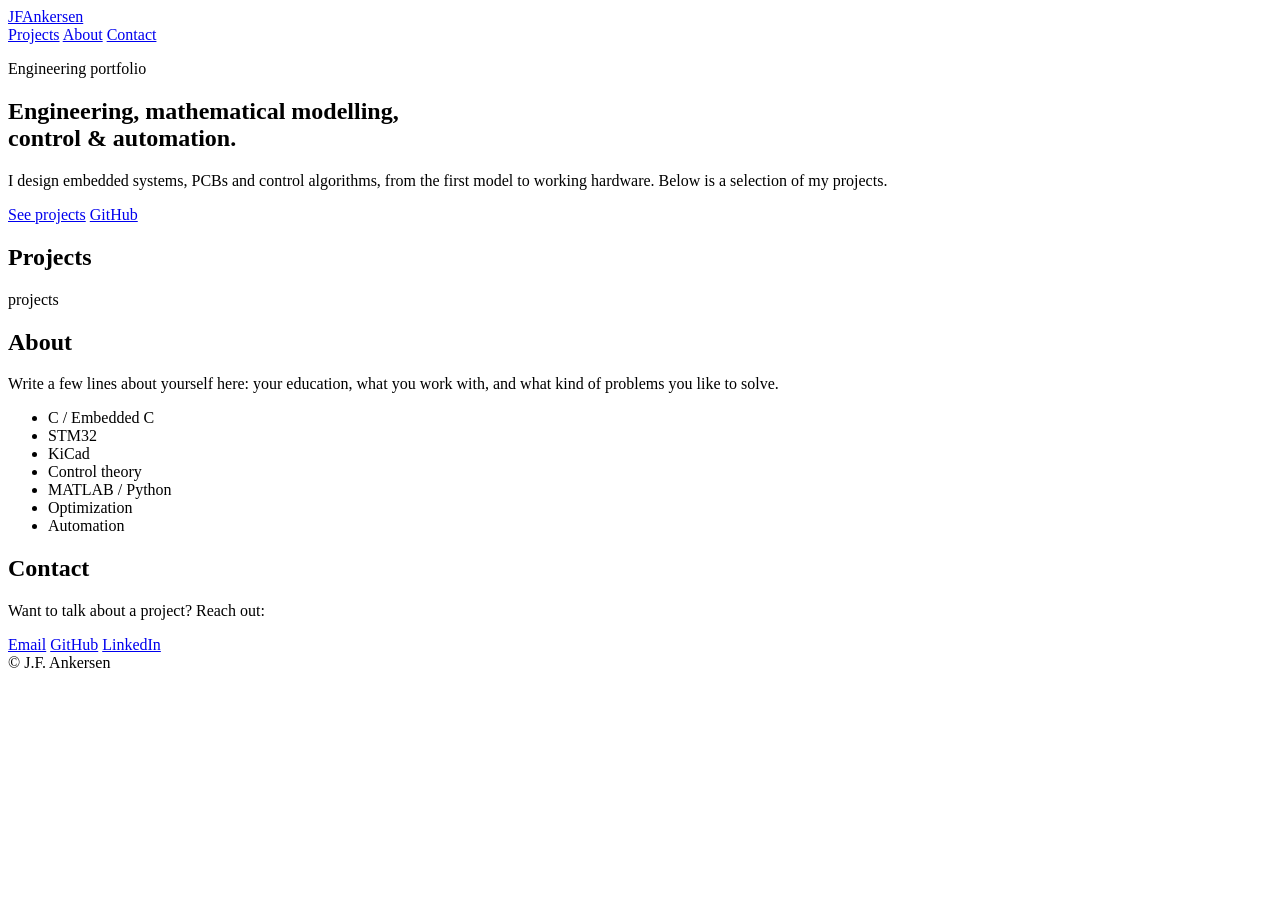
==== index.html @ d78f0bfb "Add files via upload" ====
<!doctype html>
<html lang="en">
<head>
  <meta charset="utf-8">
  <meta name="viewport" content="width=device-width, initial-scale=1">
  <title>J.F. Ankersen | Engineering Portfolio</title>
  <meta name="description" content="Engineering, mathematical modelling, control and automation.">
  <link rel="stylesheet" href="css/style.css">
</head>
<body>
  <header class="site-header">
    <div class="container nav">
      <a href="#top" class="logo">JF<span>Ankersen</span></a>
      <nav>
        <a href="#projects">Projects</a>
        <a href="#about">About</a>
        <a href="#contact">Contact</a>
      </nav>
    </div>
  </header>

  <main id="top">
    <!-- Hero -->
    <section class="hero container">
      <p class="eyebrow">Engineering portfolio</p>
      <h1>Engineering, mathematical modelling,<br>control &amp; automation.</h1>
      <p class="lead">
        I design embedded systems, PCBs and control algorithms, from the first model
        to working hardware. Below is a selection of my projects.
      </p>
      <div class="hero-actions">
        <a href="#projects" class="btn btn-primary">See projects</a>
        <a href="https://github.com/JFAnkersen" class="btn">GitHub</a>
      </div>
    </section>

    <!-- Projects -->
    <section id="projects" class="container section">
      <div class="section-head">
        <h2>Projects</h2>
        <p class="muted"><span id="project-count"></span> projects</p>
      </div>

      <!-- Filter buttons are generated from the categories in js/projects.js -->
      <div class="filters" id="filters" role="toolbar" aria-label="Filter projects by category"></div>

      <div class="grid" id="project-grid"></div>
      <p class="empty" id="empty-state" hidden>No projects in this category yet.</p>
    </section>

    <!-- About -->
    <section id="about" class="container section about">
      <h2>About</h2>
      <div class="about-grid">
        <p>
          Write a few lines about yourself here: your education, what you work with,
          and what kind of problems you like to solve.
        </p>
        <ul class="skills">
          <li>C / Embedded C</li>
          <li>STM32</li>
          <li>KiCad</li>
          <li>Control theory</li>
          <li>MATLAB / Python</li>
          <li>Optimization</li>
          <li>Automation</li>
        </ul>
      </div>
    </section>

    <!-- Contact -->
    <section id="contact" class="container section contact">
      <h2>Contact</h2>
      <p>Want to talk about a project? Reach out:</p>
      <div class="hero-actions">
        <a href="mailto:you@example.com" class="btn btn-primary">Email</a>
        <a href="https://github.com/JFAnkersen" class="btn">GitHub</a>
        <a href="https://www.linkedin.com/" class="btn">LinkedIn</a>
      </div>
    </section>
  </main>

  <footer class="site-footer">
    <div class="container">© <span id="year"></span> J.F. Ankersen</div>
  </footer>

  <script src="js/projects.js"></script>
  <script src="js/main.js"></script>
</body>
</html>
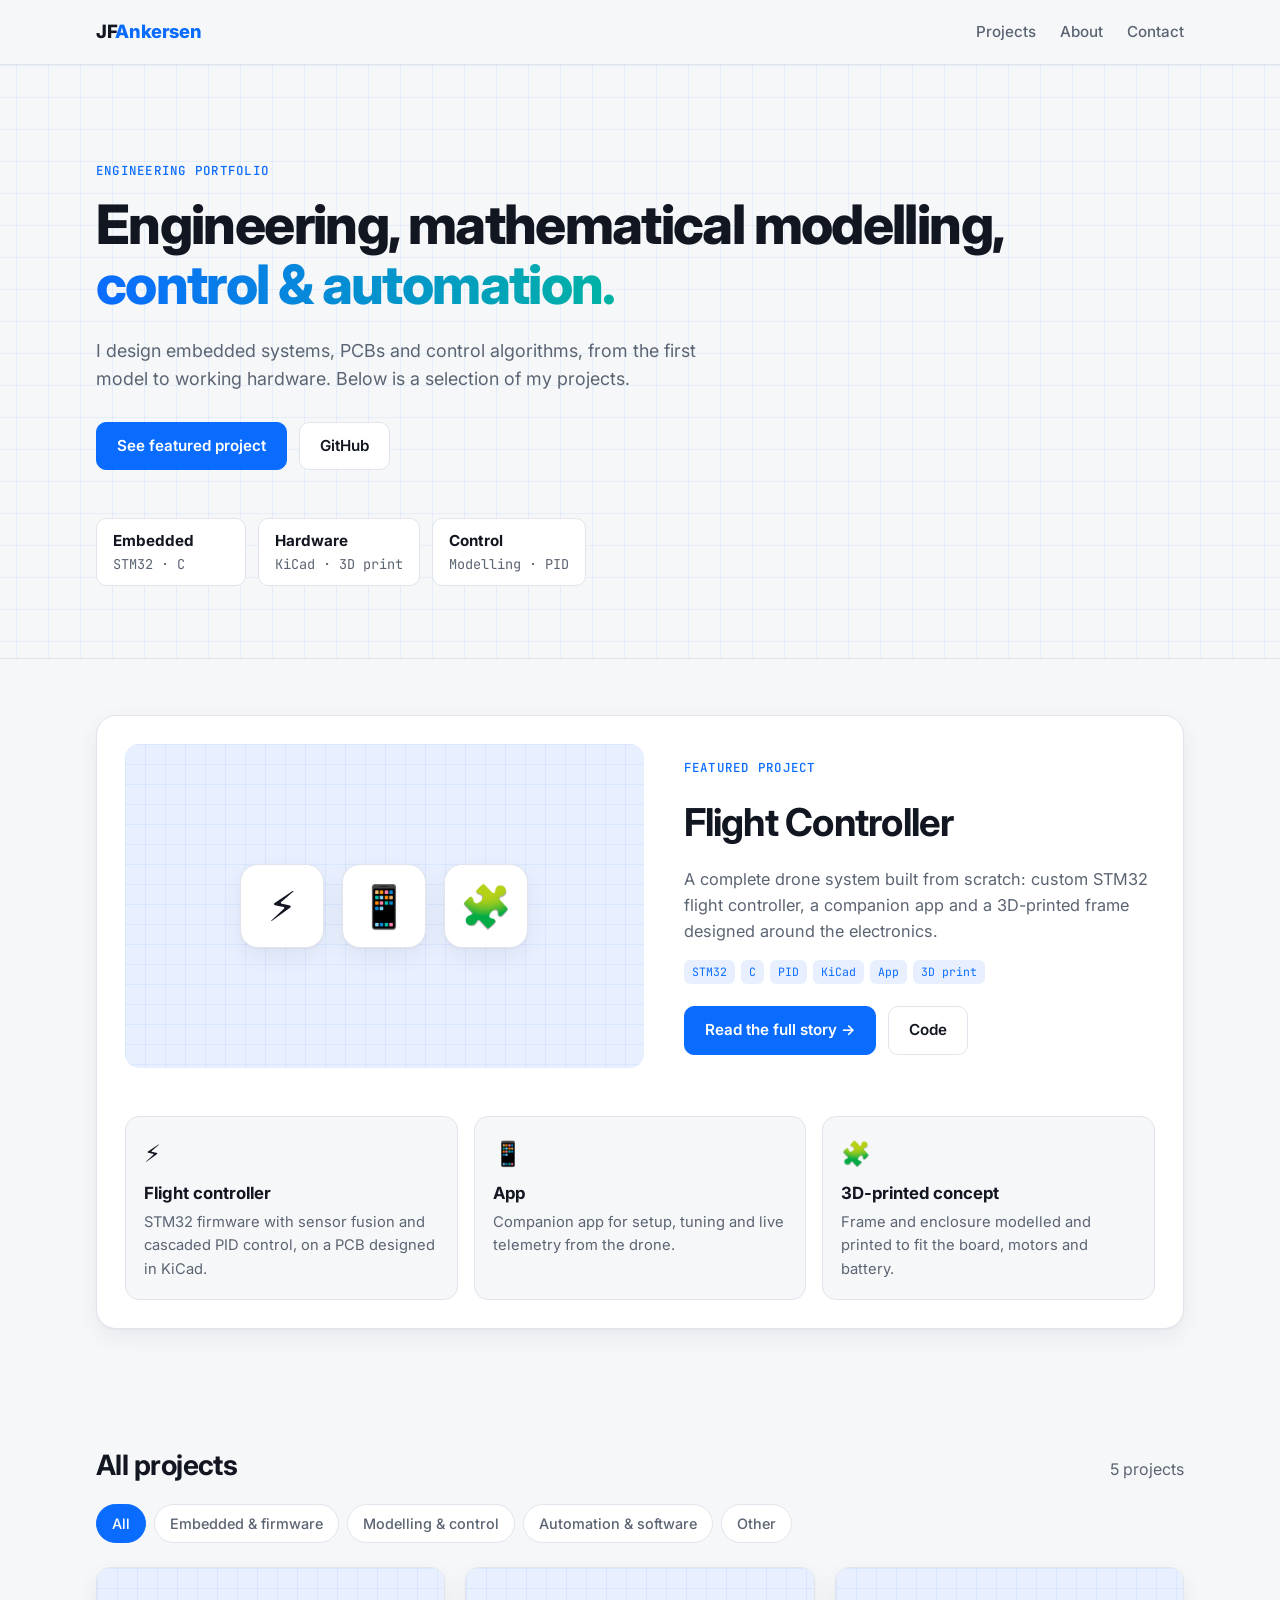
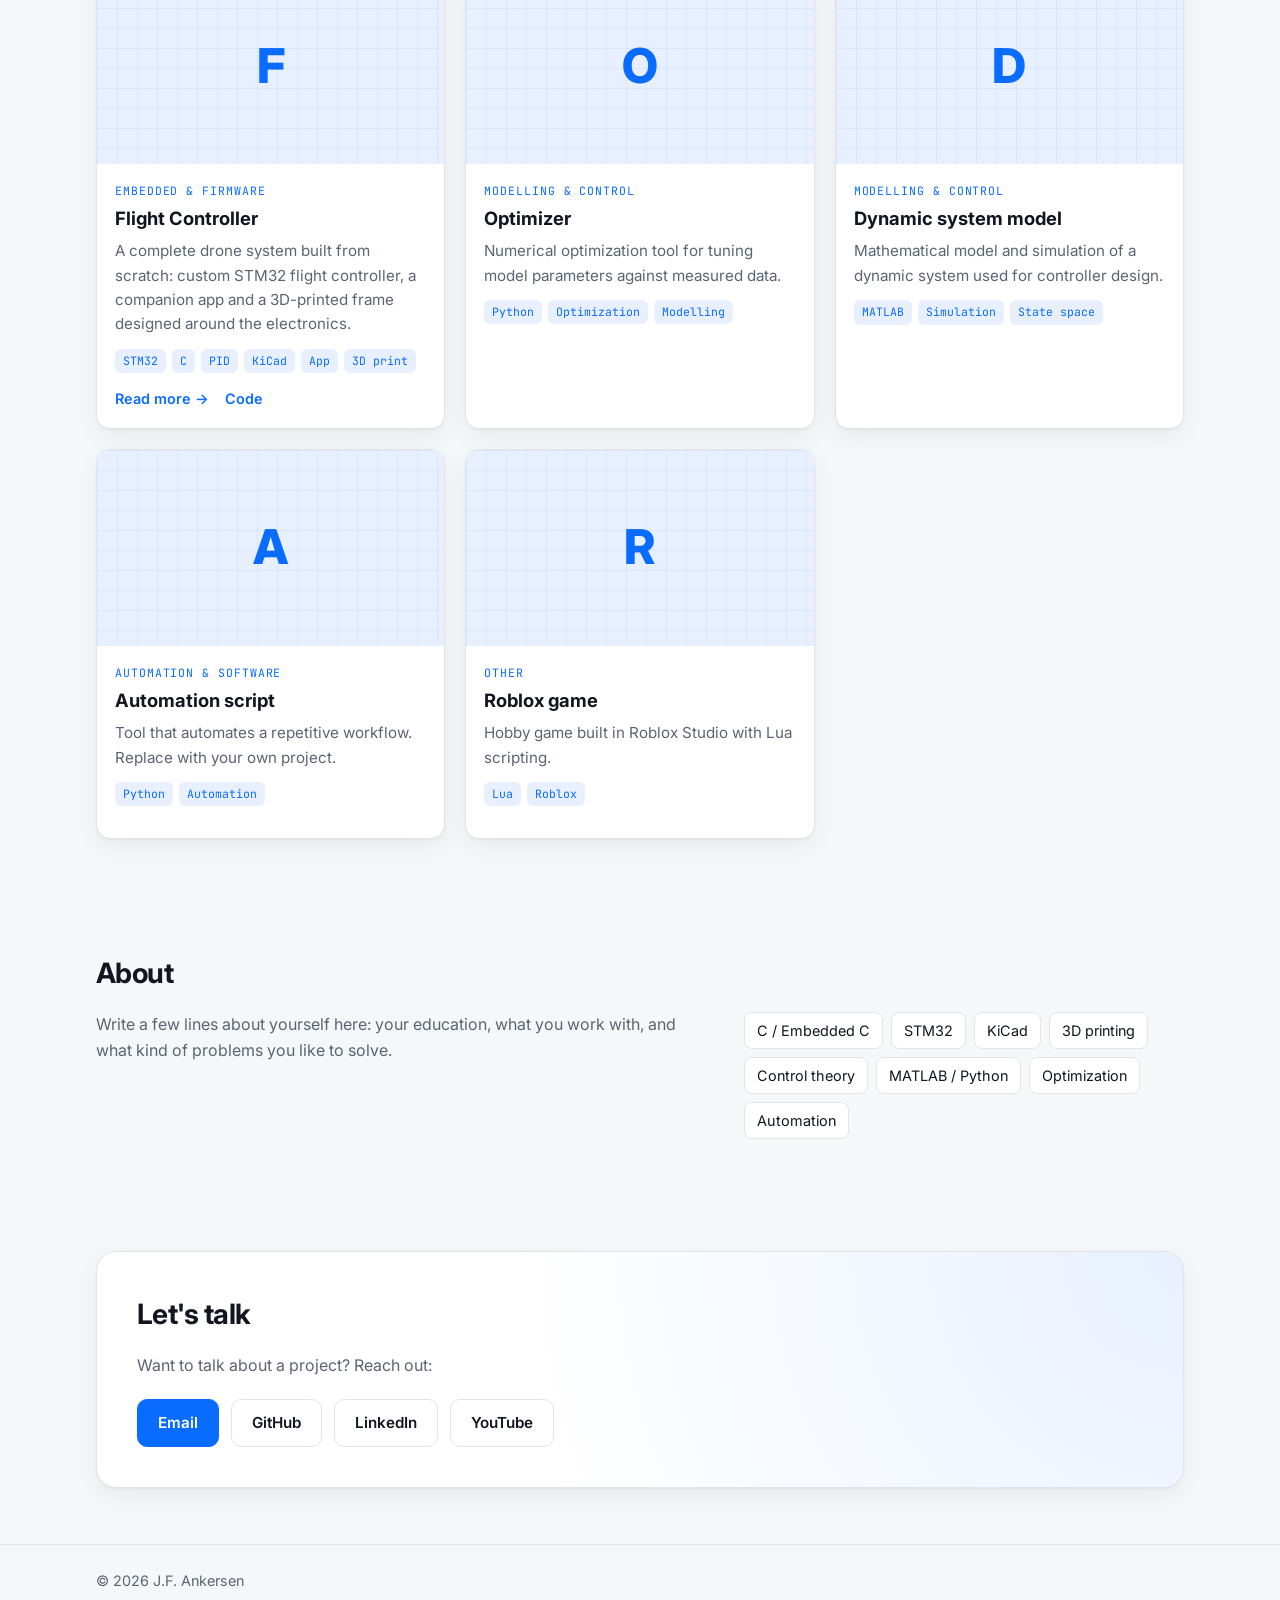
==== commit 0a0ce342: "Add portfolio design, project cards and flight controller page Co-Authored-By: Claude Opus 5.5 <nore" ====
--- a/index.html
+++ b/index.html
@@ -5,6 +5,9 @@
   <meta name="viewport" content="width=device-width, initial-scale=1">
   <title>J.F. Ankersen | Engineering Portfolio</title>
   <meta name="description" content="Engineering, mathematical modelling, control and automation.">
+  <link rel="preconnect" href="https://fonts.googleapis.com">
+  <link rel="preconnect" href="https://fonts.gstatic.com" crossorigin>
+  <link href="https://fonts.googleapis.com/css2?family=Inter:wght@400;500;600;700;800&family=JetBrains+Mono:wght@500&display=swap" rel="stylesheet">
   <link rel="stylesheet" href="css/style.css">
 </head>
 <body>
@@ -21,23 +24,35 @@
 
   <main id="top">
     <!-- Hero -->
-    <section class="hero container">
-      <p class="eyebrow">Engineering portfolio</p>
-      <h1>Engineering, mathematical modelling,<br>control &amp; automation.</h1>
-      <p class="lead">
-        I design embedded systems, PCBs and control algorithms, from the first model
-        to working hardware. Below is a selection of my projects.
-      </p>
-      <div class="hero-actions">
-        <a href="#projects" class="btn btn-primary">See projects</a>
-        <a href="https://github.com/JFAnkersen" class="btn">GitHub</a>
+    <section class="hero">
+      <div class="container">
+        <p class="eyebrow">Engineering portfolio</p>
+        <h1>Engineering, mathematical modelling,<br><span class="accent">control &amp; automation.</span></h1>
+        <p class="lead">
+          I design embedded systems, PCBs and control algorithms, from the first model
+          to working hardware. Below is a selection of my projects.
+        </p>
+        <div class="hero-actions">
+          <a href="#featured" class="btn btn-primary">See featured project</a>
+          <a href="https://github.com/JFAnkersen" class="btn">GitHub</a>
+        </div>
+        <ul class="stats">
+          <li><strong>Embedded</strong><span>STM32 · C</span></li>
+          <li><strong>Hardware</strong><span>KiCad · 3D print</span></li>
+          <li><strong>Control</strong><span>Modelling · PID</span></li>
+        </ul>
       </div>
+    </section>
+
+    <!-- Featured project: built from the first project with featured: true in js/projects.js -->
+    <section class="container section">
+      <article class="featured" id="featured"></article>
     </section>
 
     <!-- Projects -->
     <section id="projects" class="container section">
       <div class="section-head">
-        <h2>Projects</h2>
+        <h2>All projects</h2>
         <p class="muted"><span id="project-count"></span> projects</p>
       </div>
 
@@ -60,6 +75,7 @@
           <li>C / Embedded C</li>
           <li>STM32</li>
           <li>KiCad</li>
+          <li>3D printing</li>
           <li>Control theory</li>
           <li>MATLAB / Python</li>
           <li>Optimization</li>
@@ -70,12 +86,15 @@
 
     <!-- Contact -->
     <section id="contact" class="container section contact">
-      <h2>Contact</h2>
-      <p>Want to talk about a project? Reach out:</p>
-      <div class="hero-actions">
-        <a href="mailto:you@example.com" class="btn btn-primary">Email</a>
-        <a href="https://github.com/JFAnkersen" class="btn">GitHub</a>
-        <a href="https://www.linkedin.com/" class="btn">LinkedIn</a>
+      <div class="contact-box">
+        <h2>Let's talk</h2>
+        <p>Want to talk about a project? Reach out:</p>
+        <div class="hero-actions">
+          <a href="mailto:you@example.com" class="btn btn-primary">Email</a>
+          <a href="https://github.com/JFAnkersen" class="btn">GitHub</a>
+          <a href="https://www.linkedin.com/" class="btn">LinkedIn</a>
+          <a href="https://www.youtube.com/" class="btn">YouTube</a>
+        </div>
       </div>
     </section>
   </main>
--- a/css/style.css
+++ b/css/style.css
@@ -0,0 +1,413 @@
+/* ---------- Colors (light + dark) ---------- */
+:root {
+  --bg: #f6f7f9;
+  --surface: #ffffff;
+  --text: #121620;
+  --muted: #5b6472;
+  --border: #e1e5eb;
+  --accent: #0a6cff;
+  --accent-2: #00b3a4;
+  --accent-soft: #e8f0ff;
+  --grid-line: rgba(10, 108, 255, 0.07);
+  --shadow: 0 1px 2px rgba(16, 24, 40, 0.04), 0 8px 24px rgba(16, 24, 40, 0.06);
+  --radius: 14px;
+  --max: 1120px;
+  --font: "Inter", system-ui, -apple-system, "Segoe UI", Roboto, sans-serif;
+  --mono: "JetBrains Mono", ui-monospace, Consolas, monospace;
+}
+
+@media (prefers-color-scheme: dark) {
+  :root {
+    --bg: #0b0f16;
+    --surface: #131a24;
+    --text: #e8edf4;
+    --muted: #8f99a6;
+    --border: #232c39;
+    --accent: #4d9bff;
+    --accent-2: #2dd4bf;
+    --accent-soft: #14233a;
+    --grid-line: rgba(77, 155, 255, 0.08);
+    --shadow: 0 1px 2px rgba(0, 0, 0, 0.3), 0 8px 24px rgba(0, 0, 0, 0.35);
+  }
+}
+
+/* ---------- Base ---------- */
+* { box-sizing: border-box; }
+
+html { scroll-behavior: smooth; }
+
+body {
+  margin: 0;
+  background: var(--bg);
+  color: var(--text);
+  font-family: var(--font);
+  line-height: 1.6;
+  -webkit-font-smoothing: antialiased;
+}
+
+a { color: var(--accent); text-decoration: none; }
+a:hover { text-decoration: underline; }
+
+img { max-width: 100%; display: block; }
+
+.container {
+  max-width: var(--max);
+  margin: 0 auto;
+  padding: 0 16px;
+}
+
+.muted { color: var(--muted); }
+.accent {
+  background: linear-gradient(90deg, var(--accent), var(--accent-2));
+  -webkit-background-clip: text;
+  background-clip: text;
+  color: transparent;
+}
+
+/* ---------- Header ---------- */
+.site-header {
+  position: sticky;
+  top: 0;
+  z-index: 10;
+  background: color-mix(in srgb, var(--bg) 80%, transparent);
+  backdrop-filter: blur(10px);
+  border-bottom: 1px solid var(--border);
+}
+
+.nav {
+  display: flex;
+  align-items: center;
+  justify-content: space-between;
+  height: 64px;
+}
+
+.logo { font-weight: 800; color: var(--text); font-size: 1.15rem; letter-spacing: -0.02em; }
+.logo span { color: var(--accent); }
+.logo:hover { text-decoration: none; }
+
+.nav nav { display: flex; gap: 24px; }
+.nav nav a { color: var(--muted); font-size: 0.95rem; font-weight: 500; }
+.nav nav a:hover { color: var(--text); text-decoration: none; }
+
+/* ---------- Hero ---------- */
+.hero {
+  padding: 96px 0 72px;
+  border-bottom: 1px solid var(--border);
+  /* Blueprint grid behind the hero */
+  background-image:
+    linear-gradient(var(--grid-line) 1px, transparent 1px),
+    linear-gradient(90deg, var(--grid-line) 1px, transparent 1px);
+  background-size: 32px 32px;
+  background-position: center top;
+}
+
+.eyebrow {
+  font-family: var(--mono);
+  color: var(--accent);
+  font-weight: 500;
+  text-transform: uppercase;
+  letter-spacing: 0.1em;
+  font-size: 0.78rem;
+  margin: 0 0 14px;
+}
+
+.hero h1 {
+  font-size: clamp(2rem, 5vw, 3.4rem);
+  line-height: 1.1;
+  letter-spacing: -0.03em;
+  font-weight: 800;
+  margin: 0 0 22px;
+}
+
+.lead { color: var(--muted); font-size: 1.12rem; max-width: 620px; margin: 0 0 28px; }
+
+.hero-actions { display: flex; flex-wrap: wrap; gap: 12px; }
+
+.stats {
+  list-style: none;
+  padding: 0;
+  margin: 48px 0 0;
+  display: flex;
+  flex-wrap: wrap;
+  gap: 12px;
+}
+.stats li {
+  background: var(--surface);
+  border: 1px solid var(--border);
+  border-radius: 10px;
+  padding: 10px 16px;
+  display: flex;
+  flex-direction: column;
+  min-width: 150px;
+}
+.stats strong { font-size: 0.95rem; }
+.stats span { color: var(--muted); font-size: 0.85rem; font-family: var(--mono); }
+
+.btn {
+  display: inline-block;
+  padding: 11px 20px;
+  border: 1px solid var(--border);
+  border-radius: 10px;
+  background: var(--surface);
+  color: var(--text);
+  font-weight: 600;
+  font-size: 0.95rem;
+  transition: border-color 0.15s, transform 0.15s;
+}
+.btn:hover { border-color: var(--accent); text-decoration: none; transform: translateY(-1px); }
+
+.btn-primary { background: var(--accent); border-color: var(--accent); color: #fff; }
+.btn-primary:hover { filter: brightness(1.08); }
+
+/* ---------- Sections ---------- */
+.section { padding-top: 56px; padding-bottom: 56px; }
+.section h2 { font-size: 1.75rem; letter-spacing: -0.02em; margin: 0 0 16px; }
+
+.section-head {
+  display: flex;
+  align-items: baseline;
+  justify-content: space-between;
+  gap: 12px;
+}
+
+/* ---------- Featured project ---------- */
+.featured {
+  display: grid;
+  grid-template-columns: 1.1fr 1fr;
+  gap: 40px;
+  align-items: center;
+  padding: 28px;
+  background: var(--surface);
+  border: 1px solid var(--border);
+  border-radius: 20px;
+  box-shadow: var(--shadow);
+}
+
+.featured-media {
+  border-radius: var(--radius);
+  overflow: hidden;
+  aspect-ratio: 16 / 10;
+  background: var(--accent-soft);
+}
+.featured-media img { width: 100%; height: 100%; object-fit: cover; }
+.featured-media .video { margin: 0; height: 100%; aspect-ratio: auto; border-radius: 0; }
+
+.blueprint {
+  height: 100%;
+  display: flex;
+  align-items: center;
+  justify-content: center;
+  gap: 18px;
+  font-size: 2.6rem;
+  background-color: var(--accent-soft);
+  background-image:
+    linear-gradient(var(--grid-line) 1px, transparent 1px),
+    linear-gradient(90deg, var(--grid-line) 1px, transparent 1px);
+  background-size: 20px 20px;
+}
+.blueprint span {
+  width: 84px;
+  height: 84px;
+  display: grid;
+  place-items: center;
+  background: var(--surface);
+  border: 1px solid var(--border);
+  border-radius: 18px;
+  box-shadow: var(--shadow);
+}
+
+.featured-body h2 { font-size: clamp(1.8rem, 3.5vw, 2.4rem); margin: 0 0 12px; }
+.featured-body .lead { font-size: 1.02rem; margin-bottom: 16px; }
+.featured-body .tags { margin-bottom: 22px; }
+
+.parts {
+  grid-column: 1 / -1;
+  display: grid;
+  grid-template-columns: repeat(3, 1fr);
+  gap: 16px;
+  padding-top: 8px;
+}
+.part {
+  padding: 18px;
+  border: 1px solid var(--border);
+  border-radius: var(--radius);
+  background: var(--bg);
+}
+.part-icon { font-size: 1.5rem; }
+.part h3 { margin: 6px 0 4px; font-size: 1.05rem; }
+.part p { margin: 0; color: var(--muted); font-size: 0.92rem; }
+
+/* ---------- Filters ---------- */
+.filters {
+  display: flex;
+  flex-wrap: wrap;
+  gap: 8px;
+  margin-bottom: 24px;
+}
+
+.filters button {
+  font: inherit;
+  font-size: 0.9rem;
+  font-weight: 500;
+  padding: 7px 15px;
+  border-radius: 999px;
+  border: 1px solid var(--border);
+  background: var(--surface);
+  color: var(--muted);
+  cursor: pointer;
+}
+.filters button:hover { color: var(--text); border-color: var(--accent); }
+.filters button[aria-pressed="true"] {
+  background: var(--accent);
+  border-color: var(--accent);
+  color: #fff;
+}
+
+/* ---------- Project cards ---------- */
+.grid {
+  display: grid;
+  grid-template-columns: repeat(auto-fill, minmax(280px, 1fr));
+  gap: 20px;
+}
+
+.card {
+  display: flex;
+  flex-direction: column;
+  background: var(--surface);
+  border: 1px solid var(--border);
+  border-radius: var(--radius);
+  overflow: hidden;
+  box-shadow: var(--shadow);
+  transition: transform 0.15s, border-color 0.15s;
+}
+.card:hover { transform: translateY(-4px); border-color: var(--accent); }
+
+.card-media { aspect-ratio: 16 / 9; background: var(--accent-soft); }
+.card-media img { width: 100%; height: 100%; object-fit: cover; }
+
+.placeholder {
+  height: 100%;
+  display: grid;
+  place-items: center;
+  font-size: 3rem;
+  font-weight: 800;
+  color: var(--accent);
+  background-image:
+    linear-gradient(var(--grid-line) 1px, transparent 1px),
+    linear-gradient(90deg, var(--grid-line) 1px, transparent 1px);
+  background-size: 20px 20px;
+}
+
+.card-body { padding: 18px; display: flex; flex-direction: column; flex: 1; }
+.card-body h3 { margin: 0 0 6px; font-size: 1.15rem; }
+.card-body p { margin: 0 0 12px; color: var(--muted); font-size: 0.95rem; }
+
+.card-body .card-cat {
+  font-family: var(--mono);
+  font-size: 0.72rem;
+  text-transform: uppercase;
+  letter-spacing: 0.08em;
+  color: var(--accent);
+  margin-bottom: 4px;
+}
+
+.tags {
+  list-style: none;
+  padding: 0;
+  margin: 0 0 14px;
+  display: flex;
+  flex-wrap: wrap;
+  gap: 6px;
+}
+.tags li {
+  font-family: var(--mono);
+  font-size: 0.72rem;
+  padding: 3px 8px;
+  border-radius: 6px;
+  background: var(--accent-soft);
+  color: var(--accent);
+}
+
+.card-links { margin-top: auto; display: flex; gap: 16px; font-size: 0.9rem; font-weight: 600; }
+
+.empty { color: var(--muted); }
+
+/* ---------- About ---------- */
+.about-grid {
+  display: grid;
+  grid-template-columns: 1.4fr 1fr;
+  gap: 32px;
+}
+.about-grid p { margin: 0; color: var(--muted); }
+
+.skills {
+  list-style: none;
+  padding: 0;
+  margin: 0;
+  display: flex;
+  flex-wrap: wrap;
+  gap: 8px;
+  align-content: flex-start;
+}
+.skills li {
+  padding: 6px 12px;
+  border: 1px solid var(--border);
+  border-radius: 8px;
+  background: var(--surface);
+  font-size: 0.9rem;
+}
+
+/* ---------- Contact ---------- */
+.contact-box {
+  padding: 40px;
+  border-radius: 20px;
+  border: 1px solid var(--border);
+  background:
+    radial-gradient(circle at top right, var(--accent-soft), transparent 60%),
+    var(--surface);
+  box-shadow: var(--shadow);
+}
+.contact-box p { color: var(--muted); margin: 0 0 20px; }
+
+/* ---------- Video embed ---------- */
+.video {
+  aspect-ratio: 16 / 9;
+  margin: 24px 0;
+  border-radius: var(--radius);
+  overflow: hidden;
+  background: #000;
+}
+.video iframe { width: 100%; height: 100%; border: 0; }
+
+/* ---------- Project page ---------- */
+.project-page { padding-top: 48px; padding-bottom: 64px; max-width: 860px; }
+.project-page h1 { font-size: clamp(2rem, 4.5vw, 2.8rem); letter-spacing: -0.03em; margin: 8px 0 12px; }
+.project-page h2 { margin-top: 48px; font-size: 1.4rem; letter-spacing: -0.01em; }
+.project-page p, .project-page li { color: var(--muted); }
+.project-page figure { margin: 24px 0; }
+.project-page figcaption { font-size: 0.85rem; color: var(--muted); margin-top: 6px; }
+.project-page .parts { grid-column: auto; margin: 24px 0; }
+.project-page .part h3 { color: var(--text); }
+.back { display: inline-block; margin-bottom: 8px; font-size: 0.9rem; font-weight: 500; }
+
+/* ---------- Footer ---------- */
+.site-footer {
+  border-top: 1px solid var(--border);
+  padding: 24px 0;
+  color: var(--muted);
+  font-size: 0.9rem;
+}
+
+/* ---------- Mobile ---------- */
+@media (max-width: 860px) {
+  .featured { grid-template-columns: 1fr; gap: 24px; padding: 18px; }
+  .parts { grid-template-columns: 1fr; }
+}
+
+@media (max-width: 700px) {
+  .nav nav { gap: 14px; }
+  .hero { padding: 56px 0 44px; }
+  .stats li { min-width: 0; flex: 1 1 140px; }
+  .about-grid { grid-template-columns: 1fr; gap: 20px; }
+  .contact-box { padding: 24px; }
+}
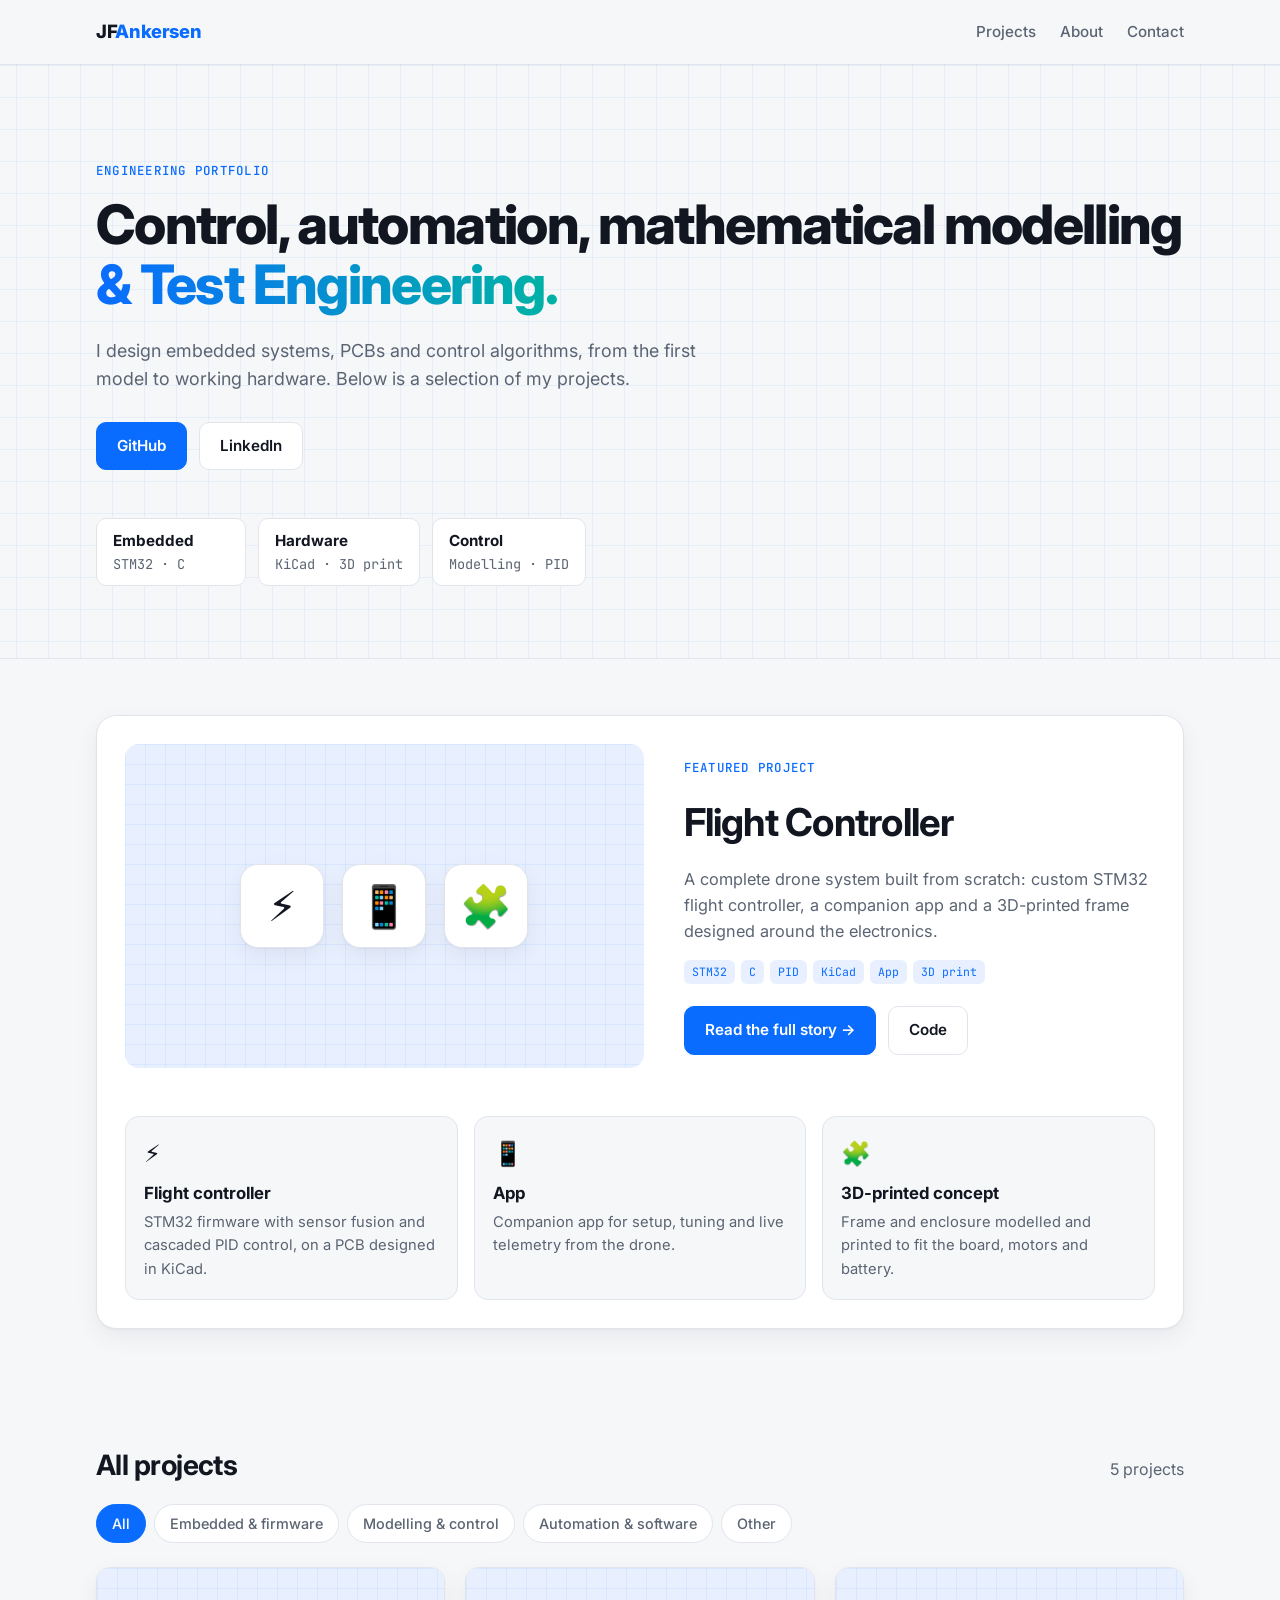
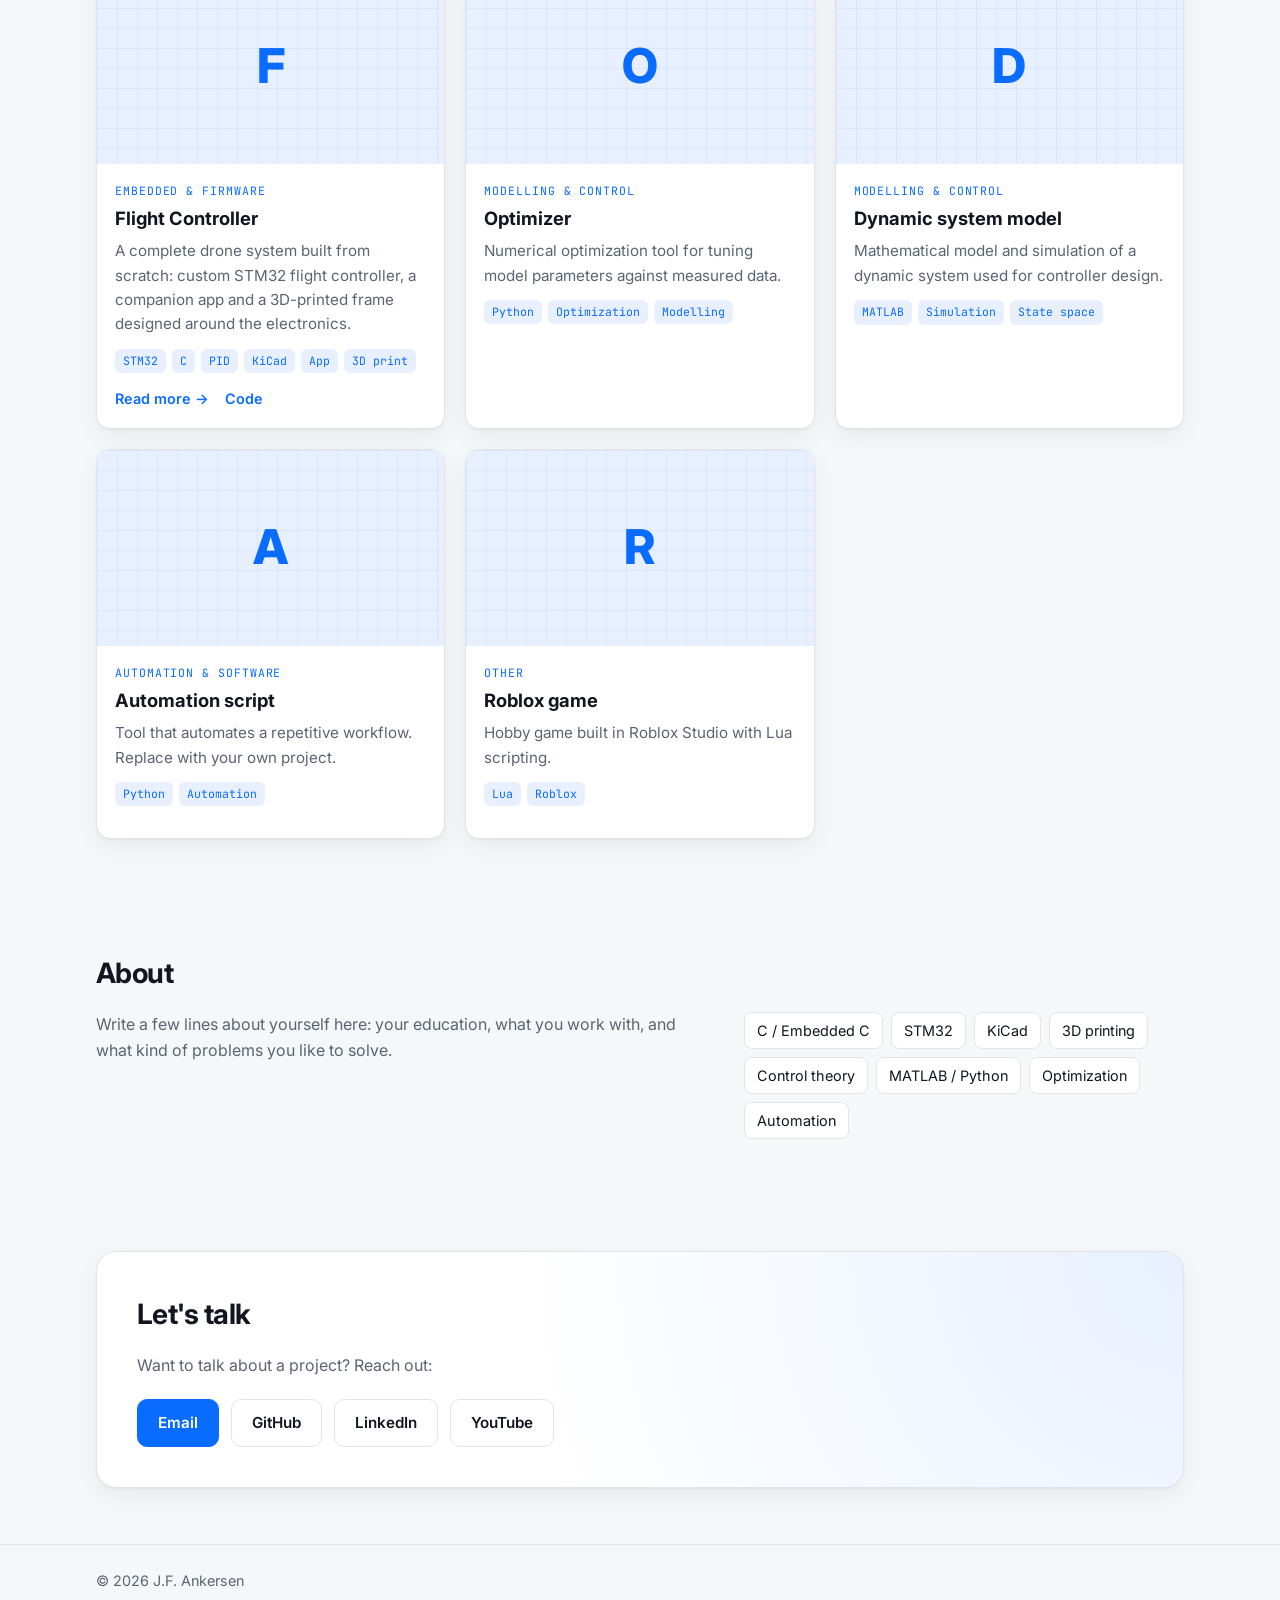
==== commit 89a0138c: "Update headline and hero links, add CLAUDE.md guide and preview server Co-Authored-By: Claude Opus 5" ====
--- a/index.html
+++ b/index.html
@@ -4,7 +4,7 @@
   <meta charset="utf-8">
   <meta name="viewport" content="width=device-width, initial-scale=1">
   <title>J.F. Ankersen | Engineering Portfolio</title>
-  <meta name="description" content="Engineering, mathematical modelling, control and automation.">
+  <meta name="description" content="Control, automation, mathematical modelling and test engineering.">
   <link rel="preconnect" href="https://fonts.googleapis.com">
   <link rel="preconnect" href="https://fonts.gstatic.com" crossorigin>
   <link href="https://fonts.googleapis.com/css2?family=Inter:wght@400;500;600;700;800&family=JetBrains+Mono:wght@500&display=swap" rel="stylesheet">
@@ -27,14 +27,14 @@
     <section class="hero">
       <div class="container">
         <p class="eyebrow">Engineering portfolio</p>
-        <h1>Engineering, mathematical modelling,<br><span class="accent">control &amp; automation.</span></h1>
+        <h1>Control, automation, mathematical modelling<br><span class="accent">&amp; Test Engineering.</span></h1>
         <p class="lead">
           I design embedded systems, PCBs and control algorithms, from the first model
           to working hardware. Below is a selection of my projects.
         </p>
         <div class="hero-actions">
-          <a href="#featured" class="btn btn-primary">See featured project</a>
-          <a href="https://github.com/JFAnkersen" class="btn">GitHub</a>
+          <a href="https://github.com/JFAnkersen" class="btn btn-primary">GitHub</a>
+          <a href="https://www.linkedin.com/in/jesper-ankersen-898b02195" class="btn">LinkedIn</a>
         </div>
         <ul class="stats">
           <li><strong>Embedded</strong><span>STM32 · C</span></li>
@@ -92,7 +92,7 @@
         <div class="hero-actions">
           <a href="mailto:you@example.com" class="btn btn-primary">Email</a>
           <a href="https://github.com/JFAnkersen" class="btn">GitHub</a>
-          <a href="https://www.linkedin.com/" class="btn">LinkedIn</a>
+          <a href="https://www.linkedin.com/in/jesper-ankersen-898b02195" class="btn">LinkedIn</a>
           <a href="https://www.youtube.com/" class="btn">YouTube</a>
         </div>
       </div>
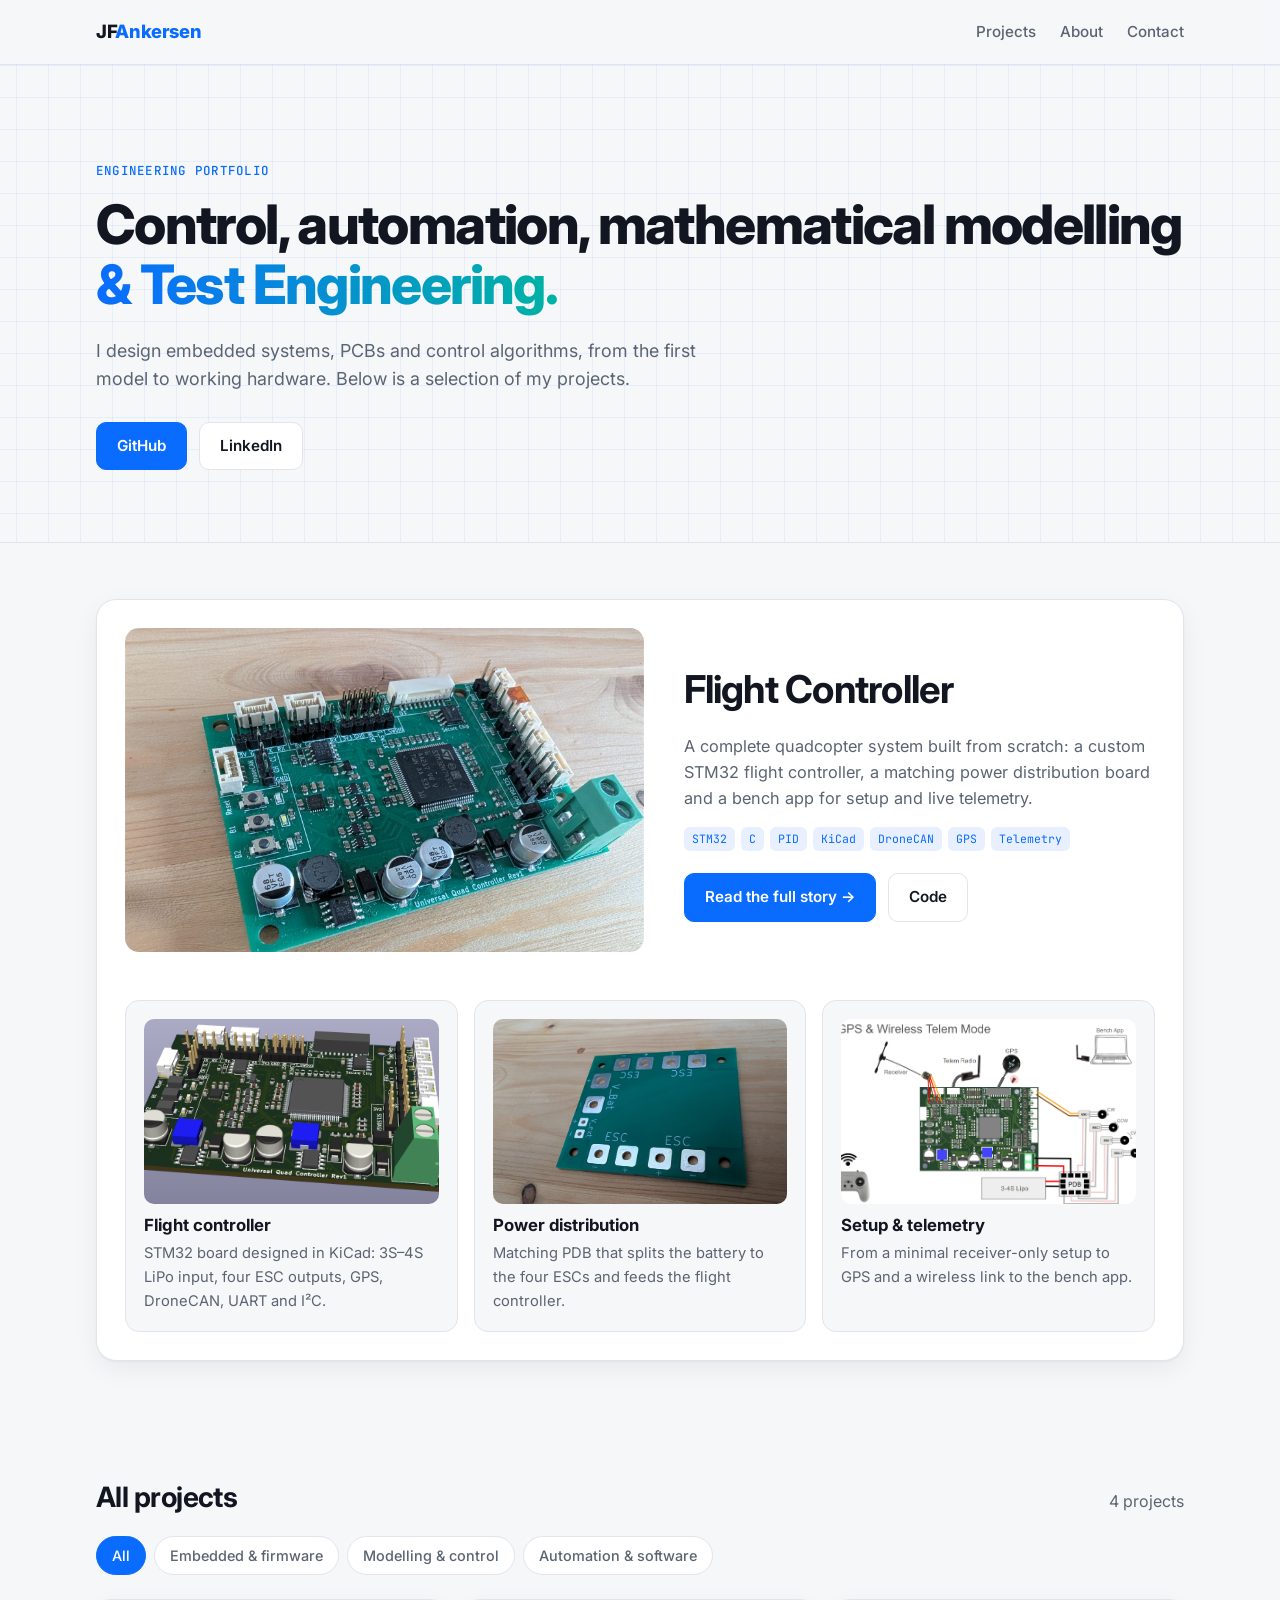
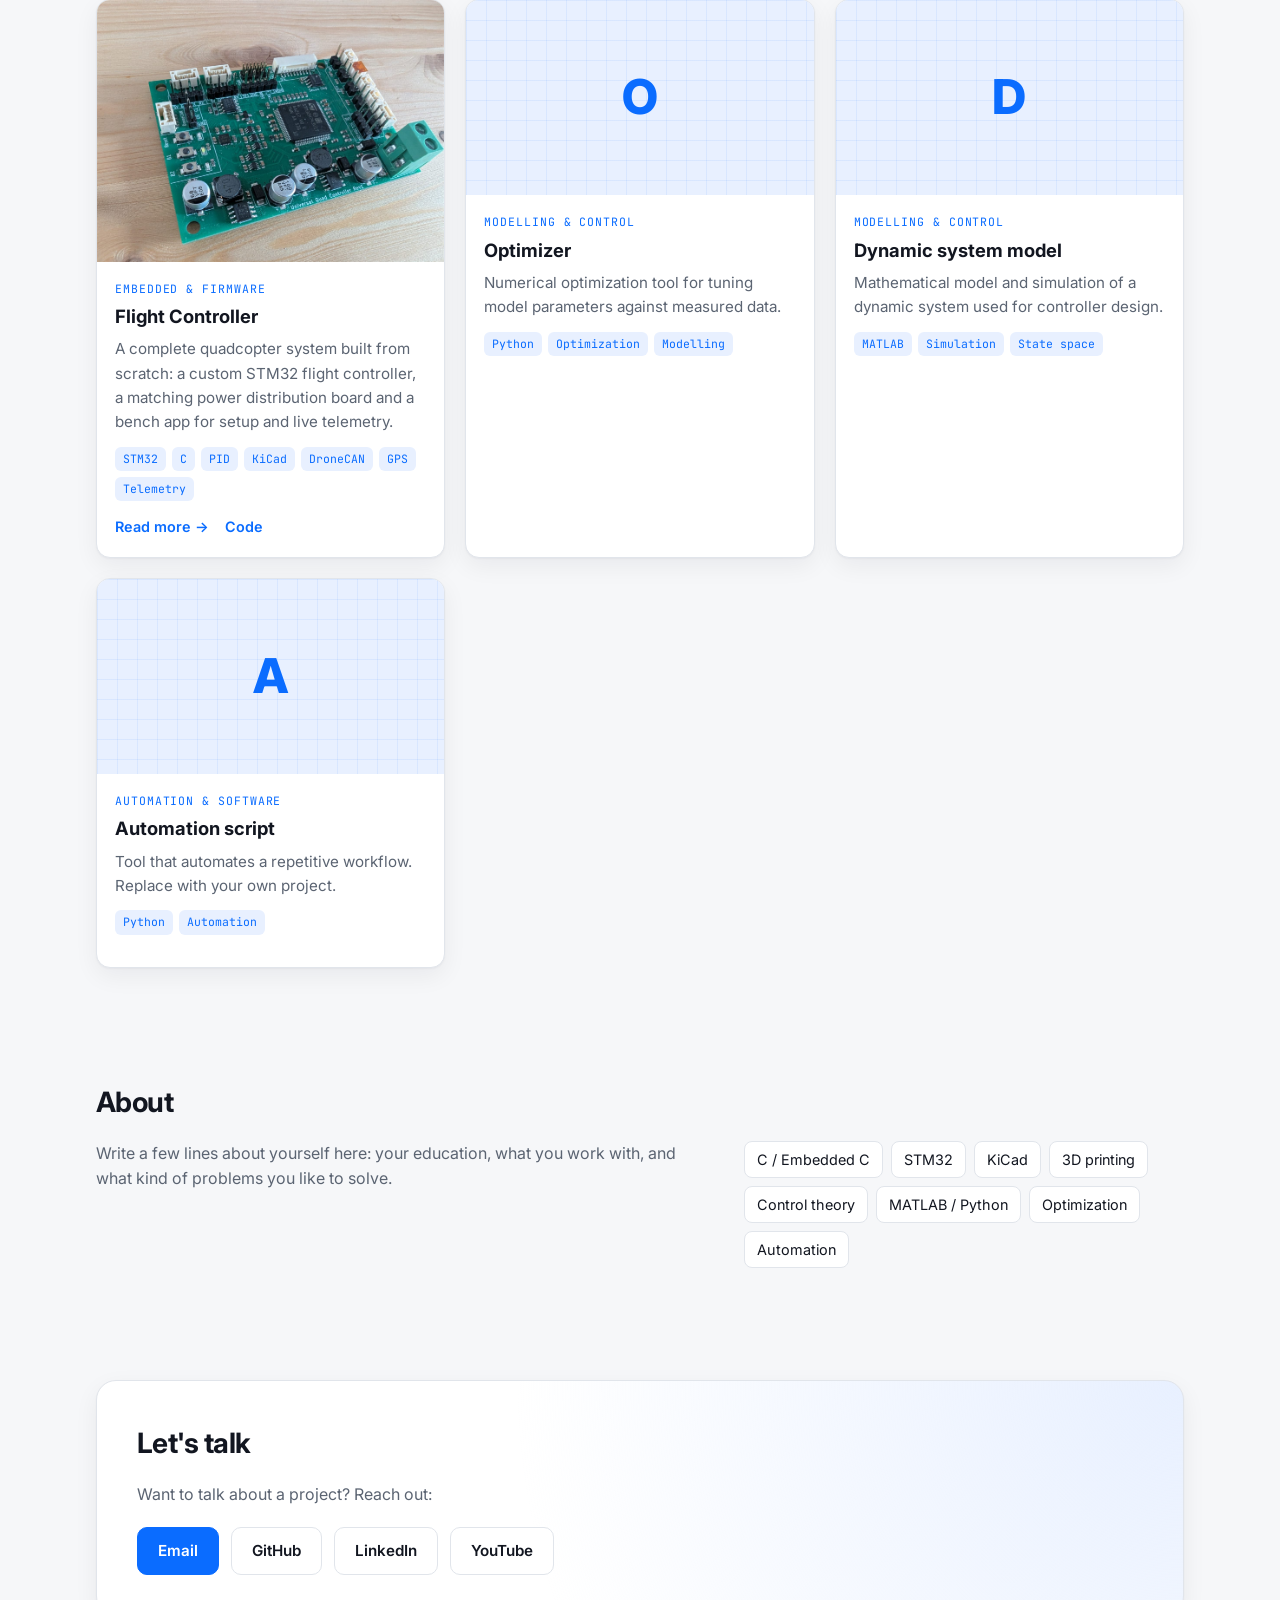
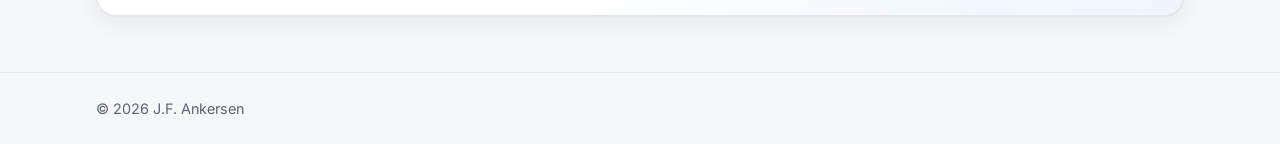
==== commit 666ea2e6: "Build out Flight Controller with photos, renders and wiring diagrams; remove hero skill boxes Co-Aut" ====
--- a/index.html
+++ b/index.html
@@ -36,11 +36,6 @@
           <a href="https://github.com/JFAnkersen" class="btn btn-primary">GitHub</a>
           <a href="https://www.linkedin.com/in/jesper-ankersen-898b02195" class="btn">LinkedIn</a>
         </div>
-        <ul class="stats">
-          <li><strong>Embedded</strong><span>STM32 · C</span></li>
-          <li><strong>Hardware</strong><span>KiCad · 3D print</span></li>
-          <li><strong>Control</strong><span>Modelling · PID</span></li>
-        </ul>
       </div>
     </section>
 
--- a/css/style.css
+++ b/css/style.css
@@ -123,26 +123,6 @@
 
 .hero-actions { display: flex; flex-wrap: wrap; gap: 12px; }
 
-.stats {
-  list-style: none;
-  padding: 0;
-  margin: 48px 0 0;
-  display: flex;
-  flex-wrap: wrap;
-  gap: 12px;
-}
-.stats li {
-  background: var(--surface);
-  border: 1px solid var(--border);
-  border-radius: 10px;
-  padding: 10px 16px;
-  display: flex;
-  flex-direction: column;
-  min-width: 150px;
-}
-.stats strong { font-size: 0.95rem; }
-.stats span { color: var(--muted); font-size: 0.85rem; font-family: var(--mono); }
-
 .btn {
   display: inline-block;
   padding: 11px 20px;
@@ -234,6 +214,14 @@
   background: var(--bg);
 }
 .part-icon { font-size: 1.5rem; }
+.part-img {
+  width: 100%;
+  aspect-ratio: 16 / 10;
+  object-fit: cover;
+  border-radius: 10px;
+  margin-bottom: 8px;
+  background: var(--surface);
+}
 .part h3 { margin: 6px 0 4px; font-size: 1.05rem; }
 .part p { margin: 0; color: var(--muted); font-size: 0.92rem; }
 
@@ -386,6 +374,50 @@
 .project-page p, .project-page li { color: var(--muted); }
 .project-page figure { margin: 24px 0; }
 .project-page figcaption { font-size: 0.85rem; color: var(--muted); margin-top: 6px; }
+.project-page figure img {
+  width: 100%;
+  border-radius: var(--radius);
+  border: 1px solid var(--border);
+  background: #fff;
+}
+.project-page .hero-figure { margin-top: 8px; }
+.project-page .gallery {
+  display: grid;
+  grid-template-columns: 1fr 1fr;
+  gap: 16px;
+  align-items: start;
+}
+.project-page .gallery figure { margin: 0; }
+
+.specs {
+  display: grid;
+  grid-template-columns: repeat(3, 1fr);
+  gap: 12px;
+  margin: 24px 0 0;
+}
+.specs div {
+  padding: 12px 14px;
+  border: 1px solid var(--border);
+  border-radius: 10px;
+  background: var(--surface);
+}
+.specs dt {
+  font-family: var(--mono);
+  font-size: 0.72rem;
+  text-transform: uppercase;
+  letter-spacing: 0.08em;
+  color: var(--accent);
+}
+.specs dd { margin: 2px 0 0; font-size: 0.95rem; }
+
+/* Text still to be written: shown with a dashed frame so it's easy to spot */
+.project-page .todo {
+  border: 1px dashed var(--border);
+  border-radius: 10px;
+  padding: 10px 14px;
+  font-style: italic;
+}
+
 .project-page .parts { grid-column: auto; margin: 24px 0; }
 .project-page .part h3 { color: var(--text); }
 .back { display: inline-block; margin-bottom: 8px; font-size: 0.9rem; font-weight: 500; }
@@ -402,12 +434,17 @@
 @media (max-width: 860px) {
   .featured { grid-template-columns: 1fr; gap: 24px; padding: 18px; }
   .parts { grid-template-columns: 1fr; }
+  .specs { grid-template-columns: 1fr 1fr; }
+}
+
+@media (max-width: 560px) {
+  .project-page .gallery { grid-template-columns: 1fr; }
+  .specs { grid-template-columns: 1fr; }
 }
 
 @media (max-width: 700px) {
   .nav nav { gap: 14px; }
   .hero { padding: 56px 0 44px; }
-  .stats li { min-width: 0; flex: 1 1 140px; }
   .about-grid { grid-template-columns: 1fr; gap: 20px; }
   .contact-box { padding: 24px; }
 }
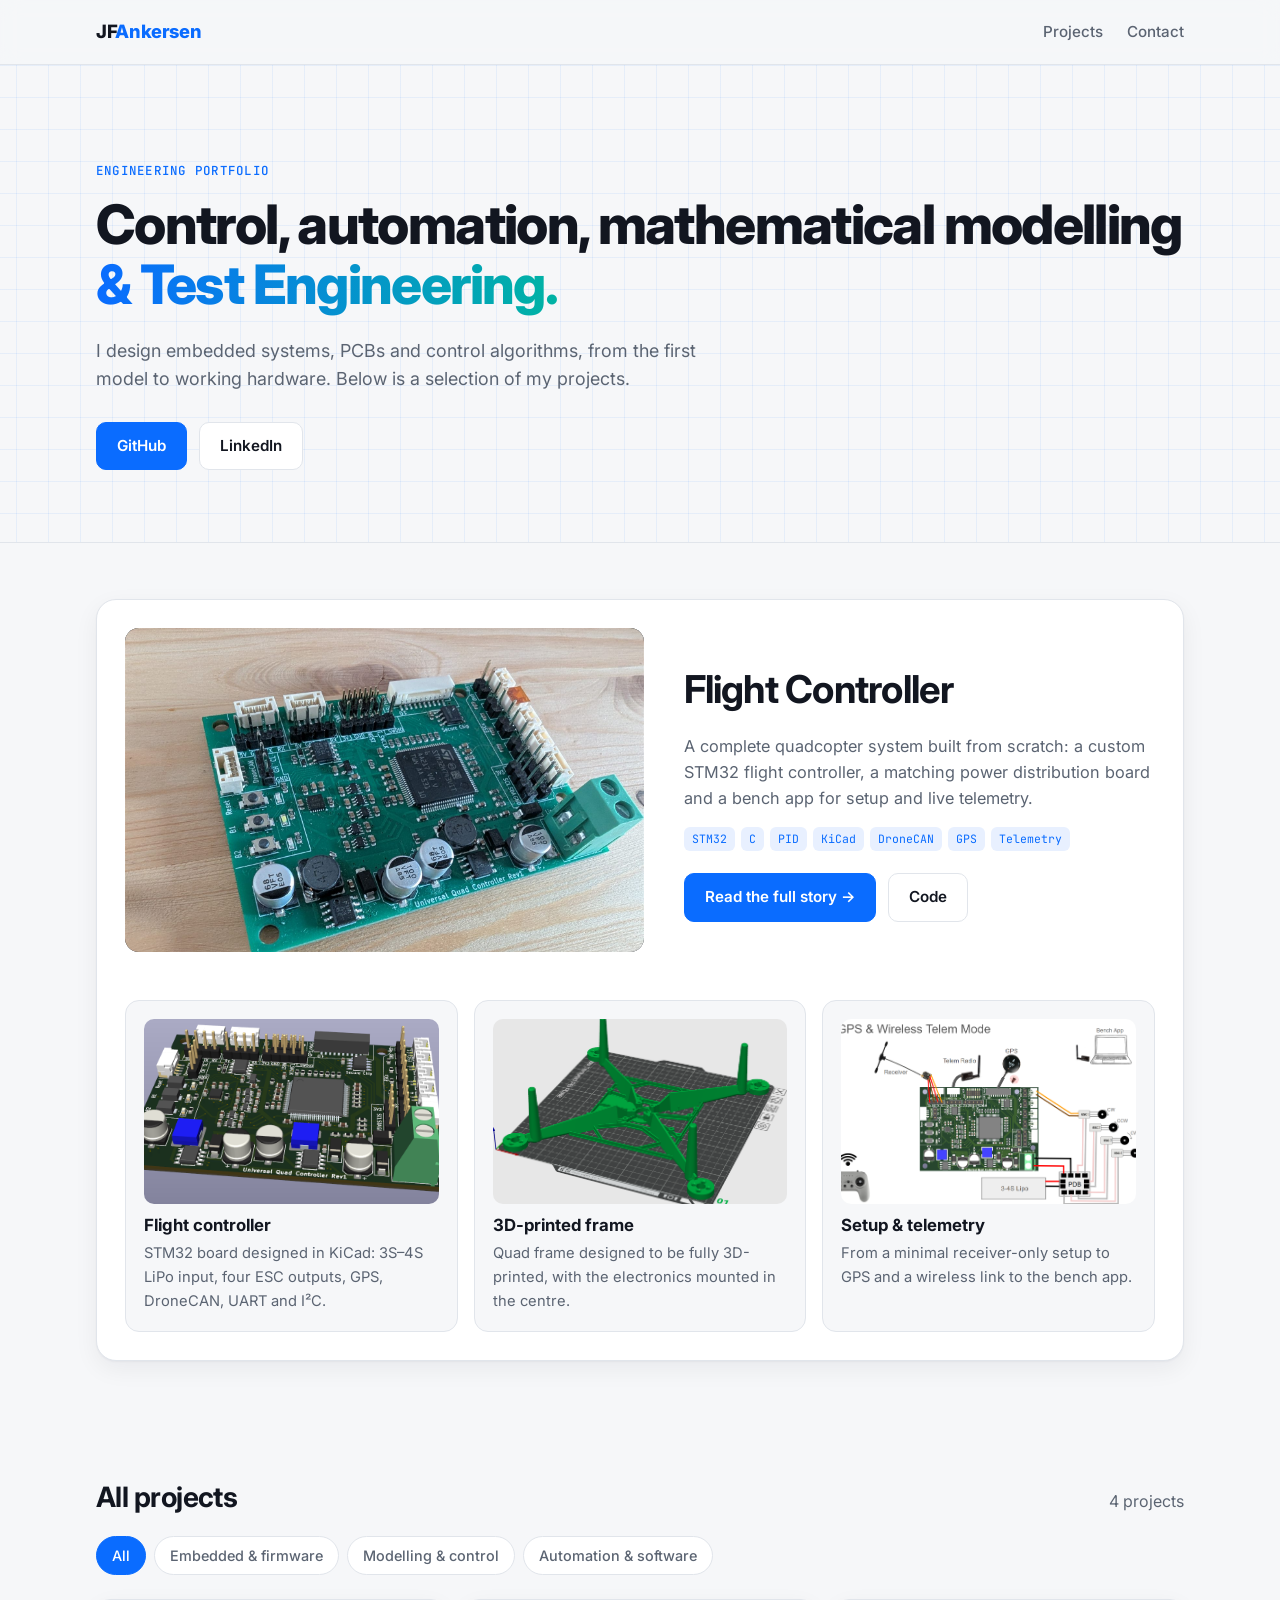
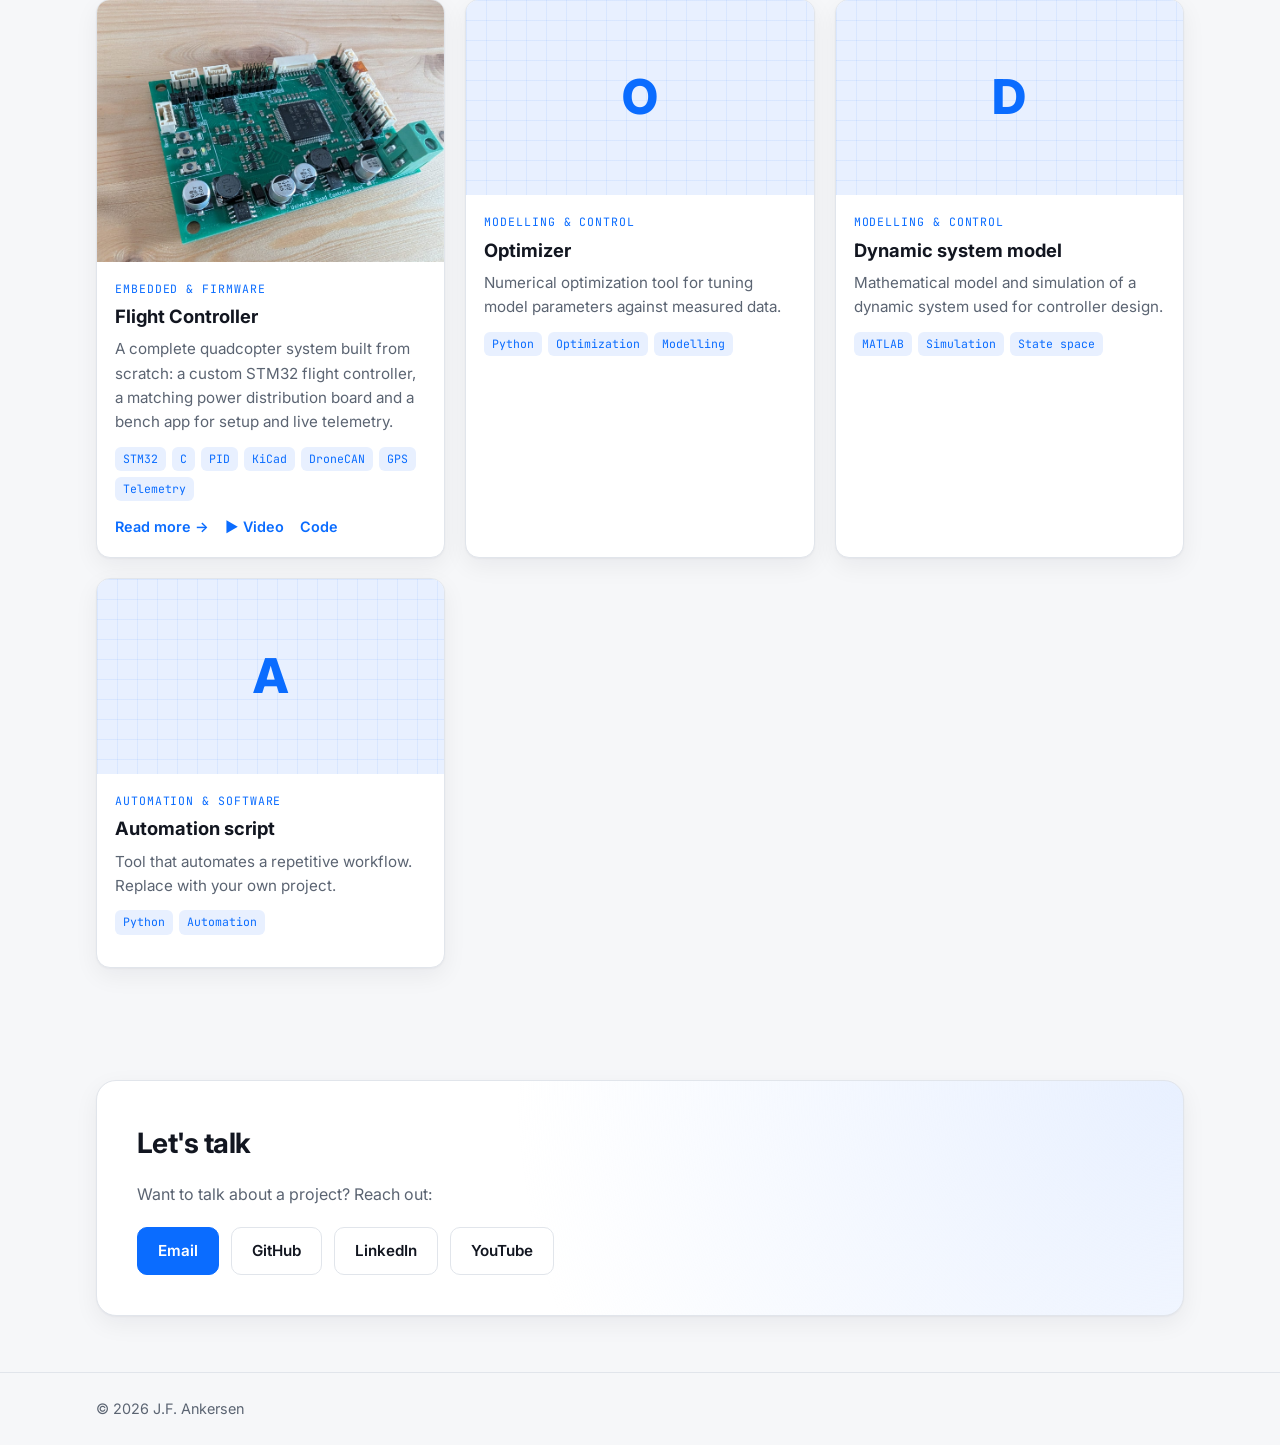
==== commit d0091aa6: "Add yaw convention, learnings and Rev2 key changes; remove About section Co-Authored-By: Claude Opus" ====
--- a/index.html
+++ b/index.html
@@ -16,7 +16,6 @@
       <a href="#top" class="logo">JF<span>Ankersen</span></a>
       <nav>
         <a href="#projects">Projects</a>
-        <a href="#about">About</a>
         <a href="#contact">Contact</a>
       </nav>
     </div>
@@ -58,27 +57,6 @@
       <p class="empty" id="empty-state" hidden>No projects in this category yet.</p>
     </section>
 
-    <!-- About -->
-    <section id="about" class="container section about">
-      <h2>About</h2>
-      <div class="about-grid">
-        <p>
-          Write a few lines about yourself here: your education, what you work with,
-          and what kind of problems you like to solve.
-        </p>
-        <ul class="skills">
-          <li>C / Embedded C</li>
-          <li>STM32</li>
-          <li>KiCad</li>
-          <li>3D printing</li>
-          <li>Control theory</li>
-          <li>MATLAB / Python</li>
-          <li>Optimization</li>
-          <li>Automation</li>
-        </ul>
-      </div>
-    </section>
-
     <!-- Contact -->
     <section id="contact" class="container section contact">
       <div class="contact-box">
--- a/css/style.css
+++ b/css/style.css
@@ -172,6 +172,25 @@
 .featured-media img { width: 100%; height: 100%; object-fit: cover; }
 .featured-media .video { margin: 0; height: 100%; aspect-ratio: auto; border-radius: 0; }
 
+/* Silent looping video: scaled up a little so it fills the frame and YouTube's edges are cropped */
+.video-loop { position: relative; height: 100%; overflow: hidden; background: #000; }
+.video-loop iframe {
+  position: absolute;
+  top: 50%;
+  left: 50%;
+  width: 100%;
+  aspect-ratio: 16 / 9;
+  border: 0;
+  transform: translate(-50%, -50%) scale(1.25);
+  pointer-events: none;
+}
+.video-loop img {
+  position: absolute;
+  inset: 0;
+  transition: opacity 0.6s;
+}
+.video-loop.playing img { opacity: 0; }
+
 .blueprint {
   height: 100%;
   display: flex;
@@ -320,31 +339,6 @@
 
 .empty { color: var(--muted); }
 
-/* ---------- About ---------- */
-.about-grid {
-  display: grid;
-  grid-template-columns: 1.4fr 1fr;
-  gap: 32px;
-}
-.about-grid p { margin: 0; color: var(--muted); }
-
-.skills {
-  list-style: none;
-  padding: 0;
-  margin: 0;
-  display: flex;
-  flex-wrap: wrap;
-  gap: 8px;
-  align-content: flex-start;
-}
-.skills li {
-  padding: 6px 12px;
-  border: 1px solid var(--border);
-  border-radius: 8px;
-  background: var(--surface);
-  font-size: 0.9rem;
-}
-
 /* ---------- Contact ---------- */
 .contact-box {
   padding: 40px;
@@ -371,6 +365,7 @@
 .project-page { padding-top: 48px; padding-bottom: 64px; max-width: 860px; }
 .project-page h1 { font-size: clamp(2rem, 4.5vw, 2.8rem); letter-spacing: -0.03em; margin: 8px 0 12px; }
 .project-page h2 { margin-top: 48px; font-size: 1.4rem; letter-spacing: -0.01em; }
+.project-page h3 { margin-top: 32px; font-size: 1.1rem; }
 .project-page p, .project-page li { color: var(--muted); }
 .project-page figure { margin: 24px 0; }
 .project-page figcaption { font-size: 0.85rem; color: var(--muted); margin-top: 6px; }
@@ -381,13 +376,53 @@
   background: #fff;
 }
 .project-page .hero-figure { margin-top: 8px; }
-.project-page .gallery {
-  display: grid;
-  grid-template-columns: 1fr 1fr;
-  gap: 16px;
-  align-items: start;
-}
-.project-page .gallery figure { margin: 0; }
+/* Slideshow: one picture at a time, arrows + dots added by js/slideshow.js */
+.slideshow { position: relative; margin: 24px 0; container-type: inline-size; }
+/* Half-size slideshow for small parts (e.g. the PDB) */
+.slideshow.small { max-width: 50%; }
+.slides {
+  display: flex;
+  overflow-x: auto;
+  scroll-snap-type: x mandatory;
+  scrollbar-width: none;
+}
+.slides::-webkit-scrollbar { display: none; }
+.project-page .slide { flex: 0 0 100%; margin: 0; scroll-snap-align: start; }
+.project-page .slide img {
+  aspect-ratio: 16 / 10;
+  object-fit: contain;
+  background: var(--surface);
+}
+.slide-arrow {
+  position: absolute;
+  /* vertically centred on the picture (16:10), not on picture + caption */
+  top: calc(31.25cqw - 20px);
+  width: 40px;
+  height: 40px;
+  border-radius: 50%;
+  border: 1px solid var(--border);
+  background: color-mix(in srgb, var(--surface) 85%, transparent);
+  color: var(--text);
+  font-size: 1.6rem;
+  line-height: 1;
+  cursor: pointer;
+  box-shadow: var(--shadow);
+}
+.slide-arrow.prev { left: 10px; }
+.slide-arrow.next { right: 10px; }
+.slide-arrow:hover { border-color: var(--accent); }
+.slide-arrow:disabled { opacity: 0; pointer-events: none; }
+.slide-dots { display: flex; justify-content: center; gap: 8px; margin-top: 10px; }
+.slide-dots button {
+  width: 9px;
+  height: 9px;
+  padding: 0;
+  border: 0;
+  border-radius: 50%;
+  background: var(--border);
+  cursor: pointer;
+}
+.slide-dots button[aria-current="true"] { background: var(--accent); }
 
 .specs {
   display: grid;
@@ -438,13 +473,12 @@
 }
 
 @media (max-width: 560px) {
-  .project-page .gallery { grid-template-columns: 1fr; }
+  .slideshow.small { max-width: 75%; }
   .specs { grid-template-columns: 1fr; }
 }
 
 @media (max-width: 700px) {
   .nav nav { gap: 14px; }
   .hero { padding: 56px 0 44px; }
-  .about-grid { grid-template-columns: 1fr; gap: 20px; }
   .contact-box { padding: 24px; }
 }
